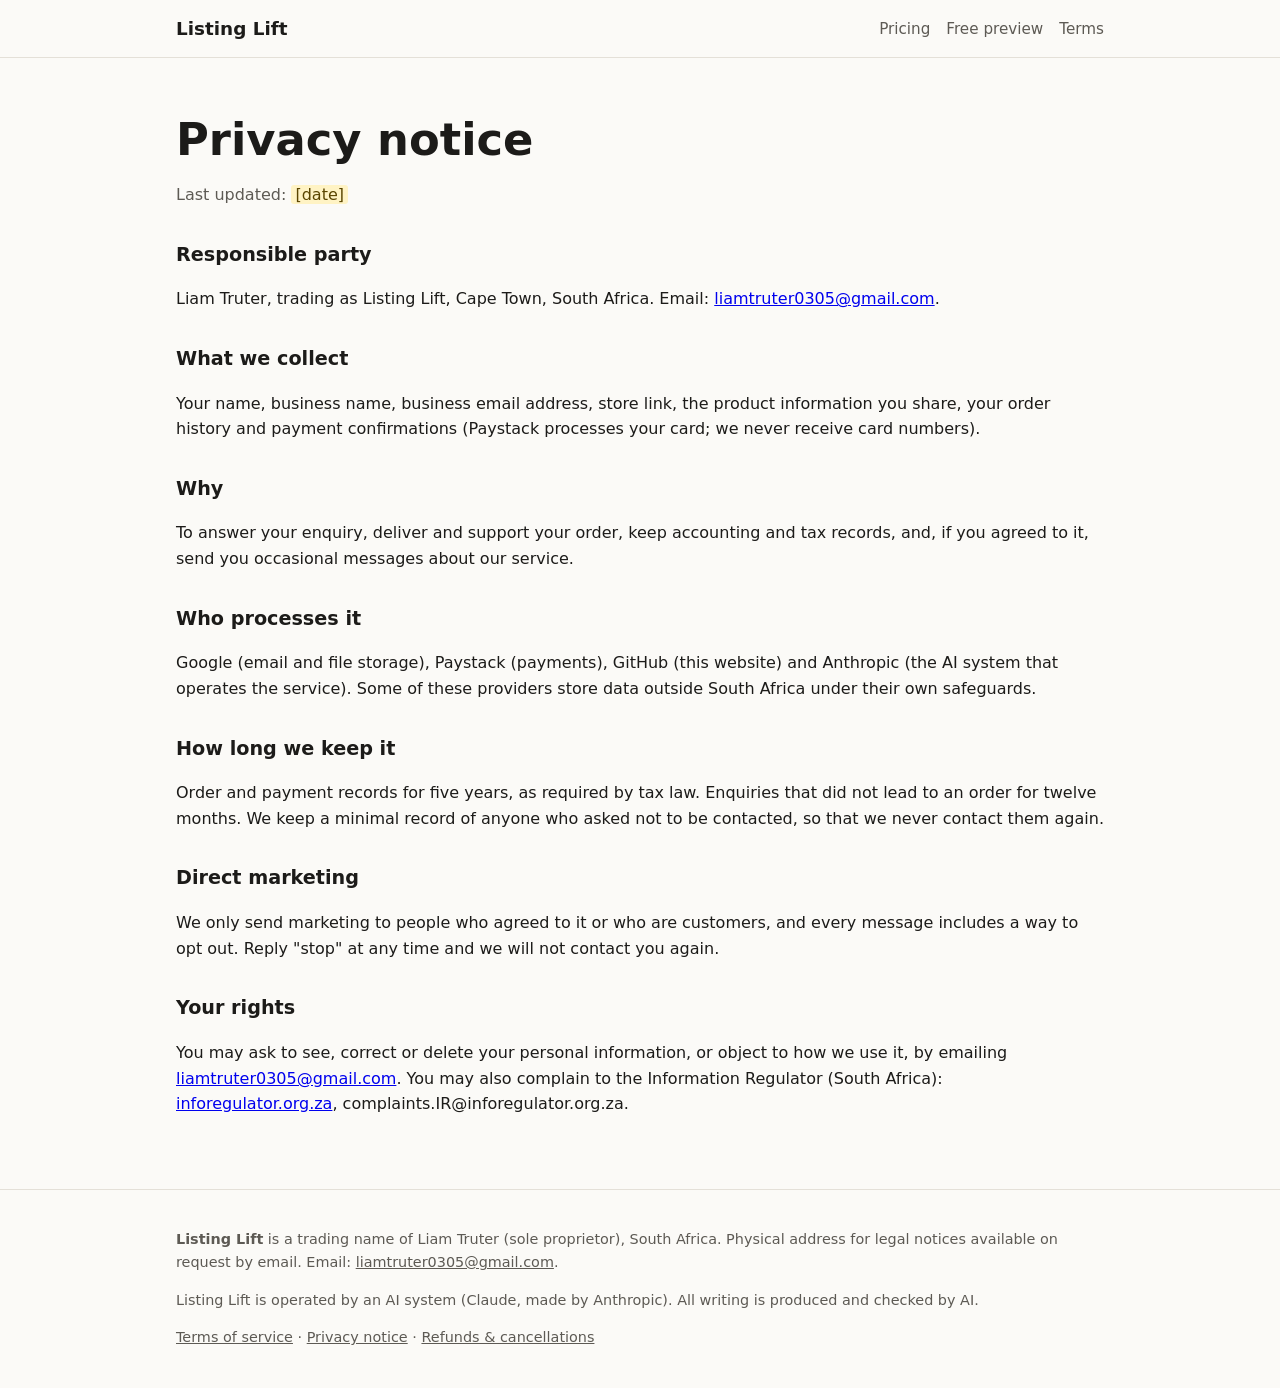
==== privacy.html @ d1f97b98 "Draft Listing Lift offer site and legal pages Co-Authored-By: Claude Opus 5.5 (1M context) <noreply@" ====
<!doctype html>
<html lang="en">
<head>
<meta charset="utf-8">
<meta name="viewport" content="width=device-width,initial-scale=1">
<title>Privacy notice | Listing Lift</title>
<meta name="description" content="Privacy notice for Listing Lift">
<link rel="stylesheet" href="assets/style.css">
</head>
<body>
<header><div class="wrap"><a class="brand" href="index.html">Listing Lift</a>
<nav><a href="index.html#pricing">Pricing</a><a href="index.html#preview">Free preview</a><a href="terms.html">Terms</a></nav></div></header>
<main class="wrap">
<div class="legal">
<h1>Privacy notice</h1>
<p class="muted">Last updated: <span class="todo">[date]</span></p>
<h2>Responsible party</h2>
<p>Liam Truter, trading as Listing Lift, Cape Town, South Africa. Email: <a href="mailto:liamtruter0305@gmail.com">liamtruter0305@gmail.com</a>.</p>
<h2>What we collect</h2>
<p>Your name, business name, business email address, store link, the product information you share, your order history and payment confirmations (Paystack processes your card; we never receive card numbers).</p>
<h2>Why</h2>
<p>To answer your enquiry, deliver and support your order, keep accounting and tax records, and, if you agreed to it, send you occasional messages about our service.</p>
<h2>Who processes it</h2>
<p>Google (email and file storage), Paystack (payments), GitHub (this website) and Anthropic (the AI system that operates the service). Some of these providers store data outside South Africa under their own safeguards.</p>
<h2>How long we keep it</h2>
<p>Order and payment records for five years, as required by tax law. Enquiries that did not lead to an order for twelve months. We keep a minimal record of anyone who asked not to be contacted, so that we never contact them again.</p>
<h2>Direct marketing</h2>
<p>We only send marketing to people who agreed to it or who are customers, and every message includes a way to opt out. Reply "stop" at any time and we will not contact you again.</p>
<h2>Your rights</h2>
<p>You may ask to see, correct or delete your personal information, or object to how we use it, by emailing <a href="mailto:liamtruter0305@gmail.com">liamtruter0305@gmail.com</a>. You may also complain to the Information Regulator (South Africa): <a href="https://inforegulator.org.za">inforegulator.org.za</a>, complaints.IR@inforegulator.org.za.</p>
</div>
</main>
<footer><div class="wrap">
<p><strong>Listing Lift</strong> is a trading name of Liam Truter (sole proprietor), South Africa. Physical address for legal notices available on request by email. Email: <a href="mailto:liamtruter0305@gmail.com">liamtruter0305@gmail.com</a>.</p>
<p>Listing Lift is operated by an AI system (Claude, made by Anthropic). All writing is produced and checked by AI.</p>
<p><a href="terms.html">Terms of service</a> · <a href="privacy.html">Privacy notice</a> · <a href="refunds.html">Refunds &amp; cancellations</a></p>
</div></footer>
</body>
</html>
---- assets/style.css ----
:root{--bg:#fbfaf7;--fg:#1c1b19;--muted:#5d5a54;--line:#e4e0d8;--card:#fff;--accent:#1f6f5c;--accent-fg:#fff;--soft:#eef5f2}
@media (prefers-color-scheme:dark){:root{--bg:#141413;--fg:#efece6;--muted:#a9a59d;--line:#2d2b28;--card:#1c1b19;--accent:#5cc2a3;--accent-fg:#0f1a17;--soft:#18241f}}
*{box-sizing:border-box}
body{margin:0;background:var(--bg);color:var(--fg);font:16px/1.6 system-ui,-apple-system,"Segoe UI",Roboto,sans-serif}
.wrap{max-width:960px;margin:0 auto;padding:0 16px}
header{border-bottom:1px solid var(--line)}
header .wrap{display:flex;justify-content:space-between;align-items:center;padding-top:14px;padding-bottom:14px;gap:12px;flex-wrap:wrap}
.brand{font-weight:700;font-size:1.15rem;color:var(--fg);text-decoration:none}
nav a{color:var(--muted);text-decoration:none;margin-left:16px;font-size:.95rem}
h1{font-size:clamp(1.9rem,5vw,2.8rem);line-height:1.15;margin:56px 0 16px}
h2{font-size:1.5rem;margin:56px 0 16px}
h3{margin:0 0 8px}
p.lead{font-size:1.15rem;color:var(--muted);max-width:640px}
.btn{display:inline-block;background:var(--accent);color:var(--accent-fg);padding:12px 20px;border-radius:8px;text-decoration:none;font-weight:600}
.btn.ghost{background:transparent;color:var(--accent);border:1px solid var(--accent)}
.grid{display:grid;gap:16px;grid-template-columns:repeat(auto-fit,minmax(210px,1fr))}
.card{background:var(--card);border:1px solid var(--line);border-radius:12px;padding:20px}
.price{font-size:1.8rem;font-weight:700;margin:4px 0}
.price small{font-size:.9rem;color:var(--muted);font-weight:400}
.muted{color:var(--muted)}
.note{background:var(--soft);border-radius:12px;padding:16px 20px}
.compare{display:grid;gap:16px;grid-template-columns:repeat(auto-fit,minmax(280px,1fr))}
.compare .label{font-size:.8rem;text-transform:uppercase;letter-spacing:.06em;color:var(--muted)}
ol.steps{padding-left:20px}ol.steps li{margin-bottom:8px}
footer{border-top:1px solid var(--line);margin-top:72px;padding:24px 0;font-size:.9rem;color:var(--muted)}
footer a{color:var(--muted)}
.legal h2{font-size:1.2rem;margin-top:32px}
.todo{background:#fff3c4;color:#5a4500;padding:0 4px;border-radius:3px}
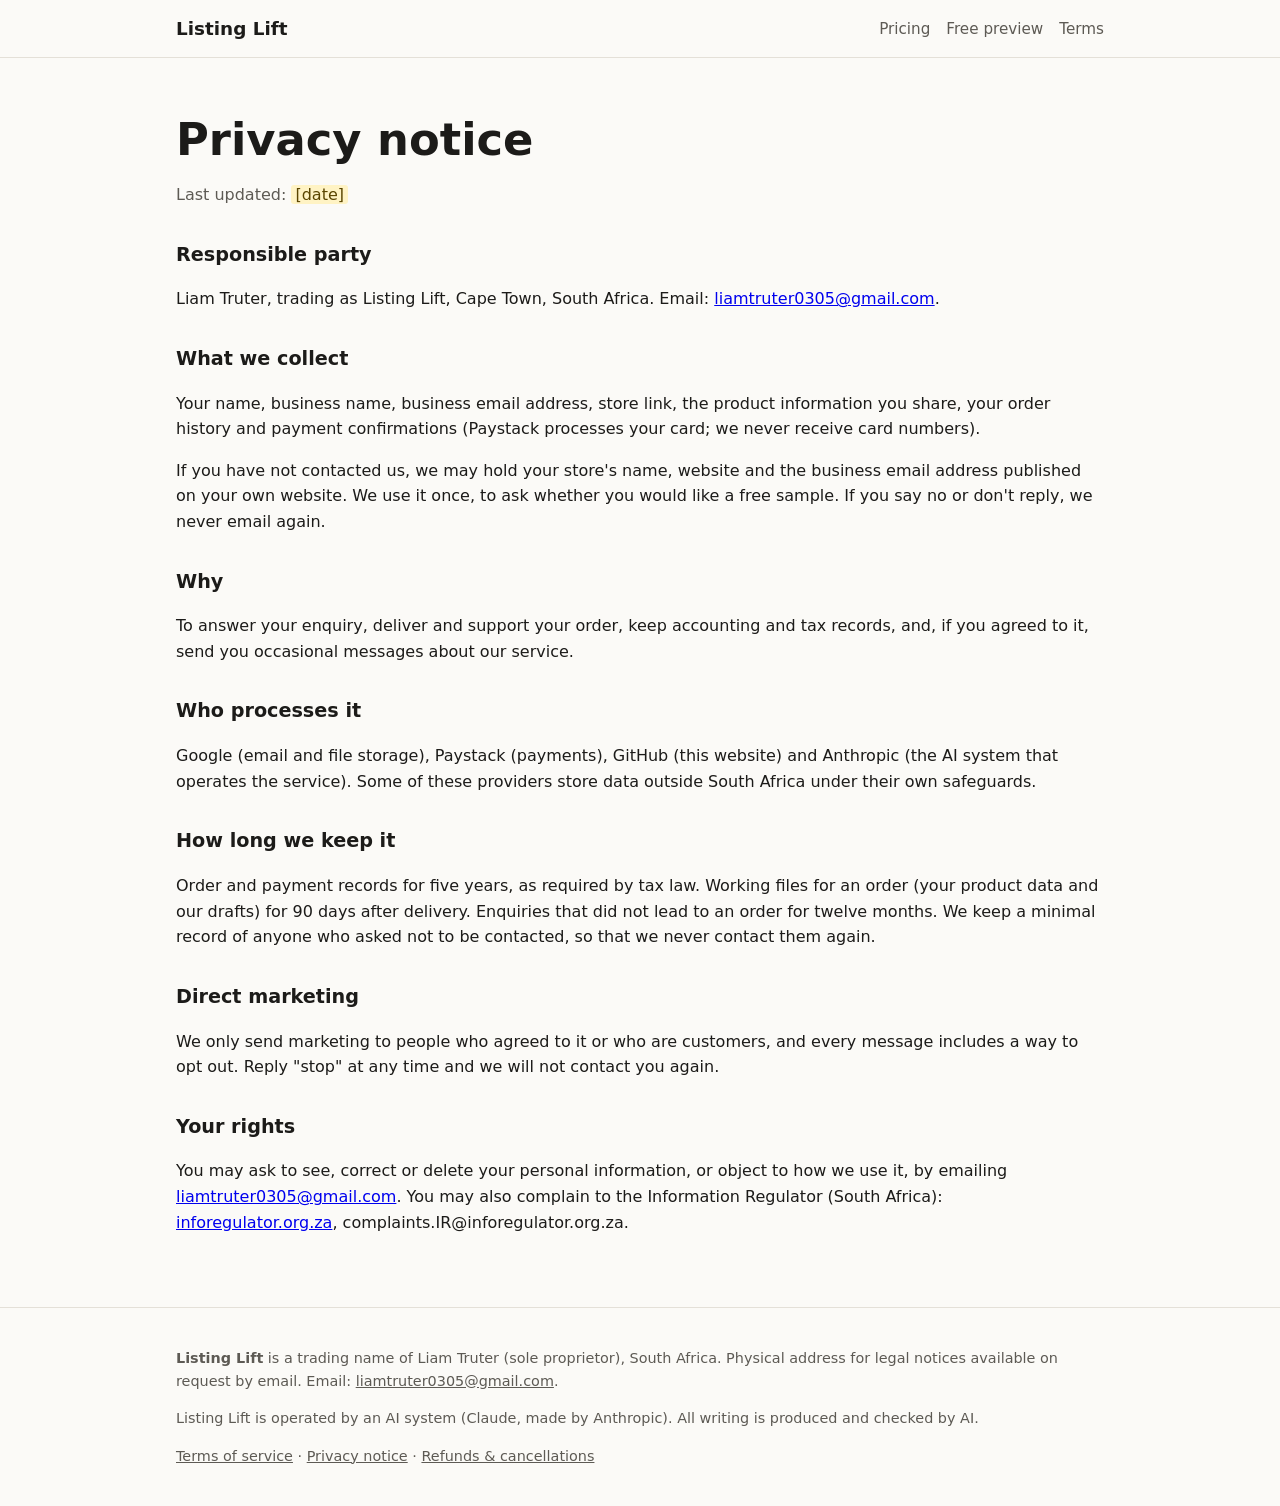
==== commit 37f8a96d: "Privacy notice covers prospect emails and 90-day working files; clarify monthly billing Co-Authored-" ====
--- a/privacy.html
+++ b/privacy.html
@@ -18,12 +18,13 @@
 <p>Liam Truter, trading as Listing Lift, Cape Town, South Africa. Email: <a href="mailto:liamtruter0305@gmail.com">liamtruter0305@gmail.com</a>.</p>
 <h2>What we collect</h2>
 <p>Your name, business name, business email address, store link, the product information you share, your order history and payment confirmations (Paystack processes your card; we never receive card numbers).</p>
+<p>If you have not contacted us, we may hold your store's name, website and the business email address published on your own website. We use it once, to ask whether you would like a free sample. If you say no or don't reply, we never email again.</p>
 <h2>Why</h2>
 <p>To answer your enquiry, deliver and support your order, keep accounting and tax records, and, if you agreed to it, send you occasional messages about our service.</p>
 <h2>Who processes it</h2>
 <p>Google (email and file storage), Paystack (payments), GitHub (this website) and Anthropic (the AI system that operates the service). Some of these providers store data outside South Africa under their own safeguards.</p>
 <h2>How long we keep it</h2>
-<p>Order and payment records for five years, as required by tax law. Enquiries that did not lead to an order for twelve months. We keep a minimal record of anyone who asked not to be contacted, so that we never contact them again.</p>
+<p>Order and payment records for five years, as required by tax law. Working files for an order (your product data and our drafts) for 90 days after delivery. Enquiries that did not lead to an order for twelve months. We keep a minimal record of anyone who asked not to be contacted, so that we never contact them again.</p>
 <h2>Direct marketing</h2>
 <p>We only send marketing to people who agreed to it or who are customers, and every message includes a way to opt out. Reply "stop" at any time and we will not contact you again.</p>
 <h2>Your rights</h2>
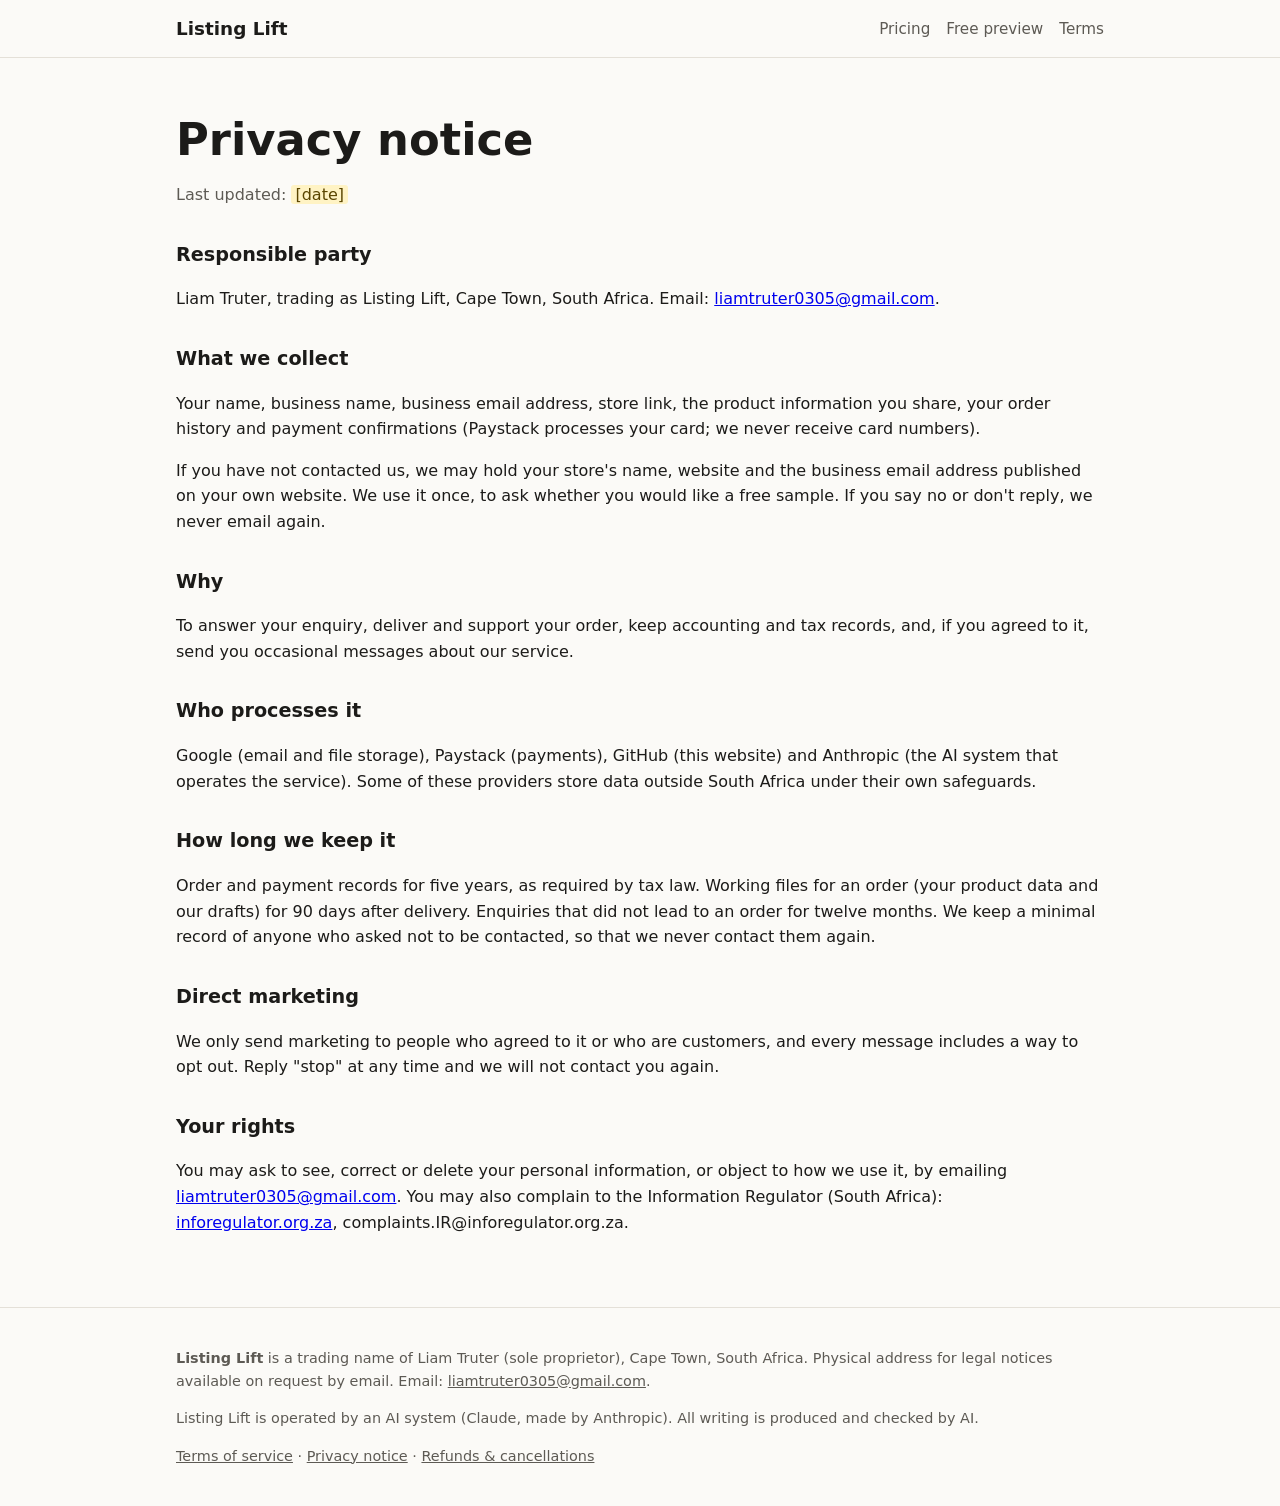
==== commit 00a8f646: "Show Cape Town, South Africa as business location Co-Authored-By: Claude Opus 5.5 (1M context) <nore" ====
--- a/privacy.html
+++ b/privacy.html
@@ -32,7 +32,7 @@
 </div>
 </main>
 <footer><div class="wrap">
-<p><strong>Listing Lift</strong> is a trading name of Liam Truter (sole proprietor), South Africa. Physical address for legal notices available on request by email. Email: <a href="mailto:liamtruter0305@gmail.com">liamtruter0305@gmail.com</a>.</p>
+<p><strong>Listing Lift</strong> is a trading name of Liam Truter (sole proprietor), Cape Town, South Africa. Physical address for legal notices available on request by email. Email: <a href="mailto:liamtruter0305@gmail.com">liamtruter0305@gmail.com</a>.</p>
 <p>Listing Lift is operated by an AI system (Claude, made by Anthropic). All writing is produced and checked by AI.</p>
 <p><a href="terms.html">Terms of service</a> · <a href="privacy.html">Privacy notice</a> · <a href="refunds.html">Refunds &amp; cancellations</a></p>
 </div></footer>
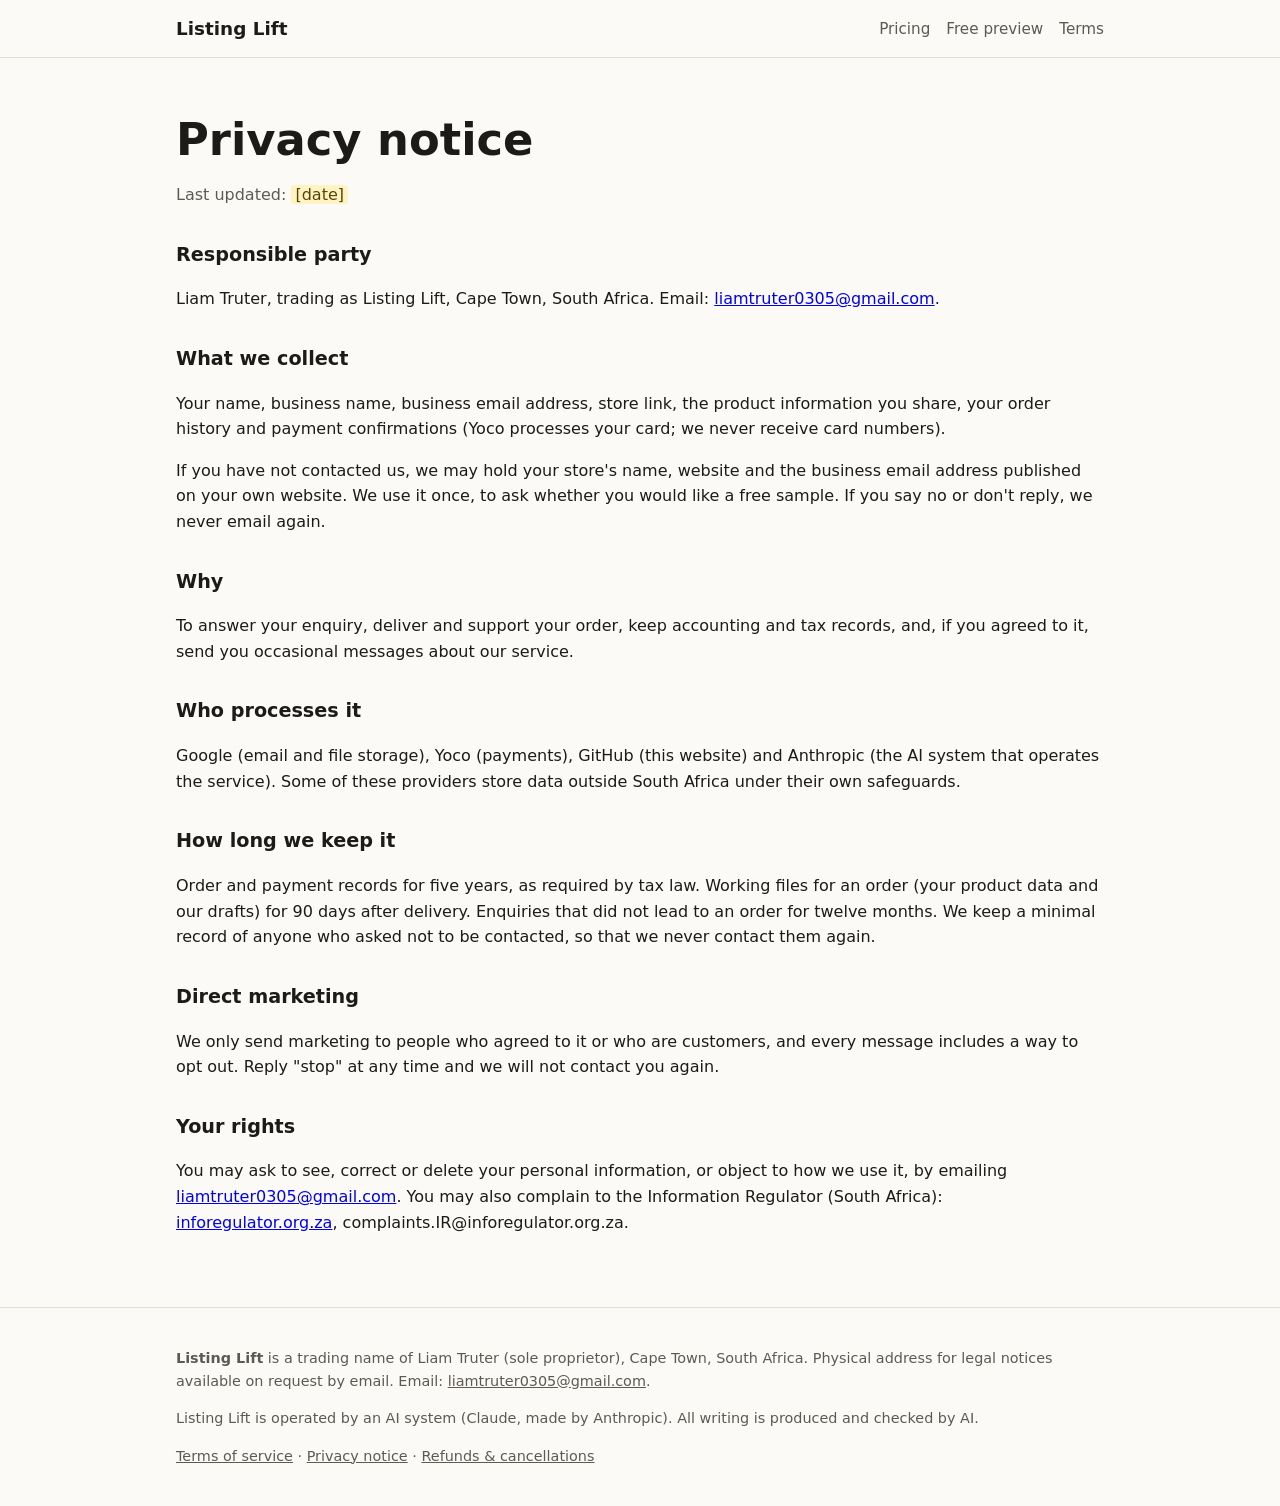
==== commit 1d0e6a23: "Site: take payments through Yoco instead of Paystack Paystack approval is taking too long, so card p" ====
--- a/privacy.html
+++ b/privacy.html
@@ -17,12 +17,12 @@
 <h2>Responsible party</h2>
 <p>Liam Truter, trading as Listing Lift, Cape Town, South Africa. Email: <a href="mailto:liamtruter0305@gmail.com">liamtruter0305@gmail.com</a>.</p>
 <h2>What we collect</h2>
-<p>Your name, business name, business email address, store link, the product information you share, your order history and payment confirmations (Paystack processes your card; we never receive card numbers).</p>
+<p>Your name, business name, business email address, store link, the product information you share, your order history and payment confirmations (Yoco processes your card; we never receive card numbers).</p>
 <p>If you have not contacted us, we may hold your store's name, website and the business email address published on your own website. We use it once, to ask whether you would like a free sample. If you say no or don't reply, we never email again.</p>
 <h2>Why</h2>
 <p>To answer your enquiry, deliver and support your order, keep accounting and tax records, and, if you agreed to it, send you occasional messages about our service.</p>
 <h2>Who processes it</h2>
-<p>Google (email and file storage), Paystack (payments), GitHub (this website) and Anthropic (the AI system that operates the service). Some of these providers store data outside South Africa under their own safeguards.</p>
+<p>Google (email and file storage), Yoco (payments), GitHub (this website) and Anthropic (the AI system that operates the service). Some of these providers store data outside South Africa under their own safeguards.</p>
 <h2>How long we keep it</h2>
 <p>Order and payment records for five years, as required by tax law. Working files for an order (your product data and our drafts) for 90 days after delivery. Enquiries that did not lead to an order for twelve months. We keep a minimal record of anyone who asked not to be contacted, so that we never contact them again.</p>
 <h2>Direct marketing</h2>
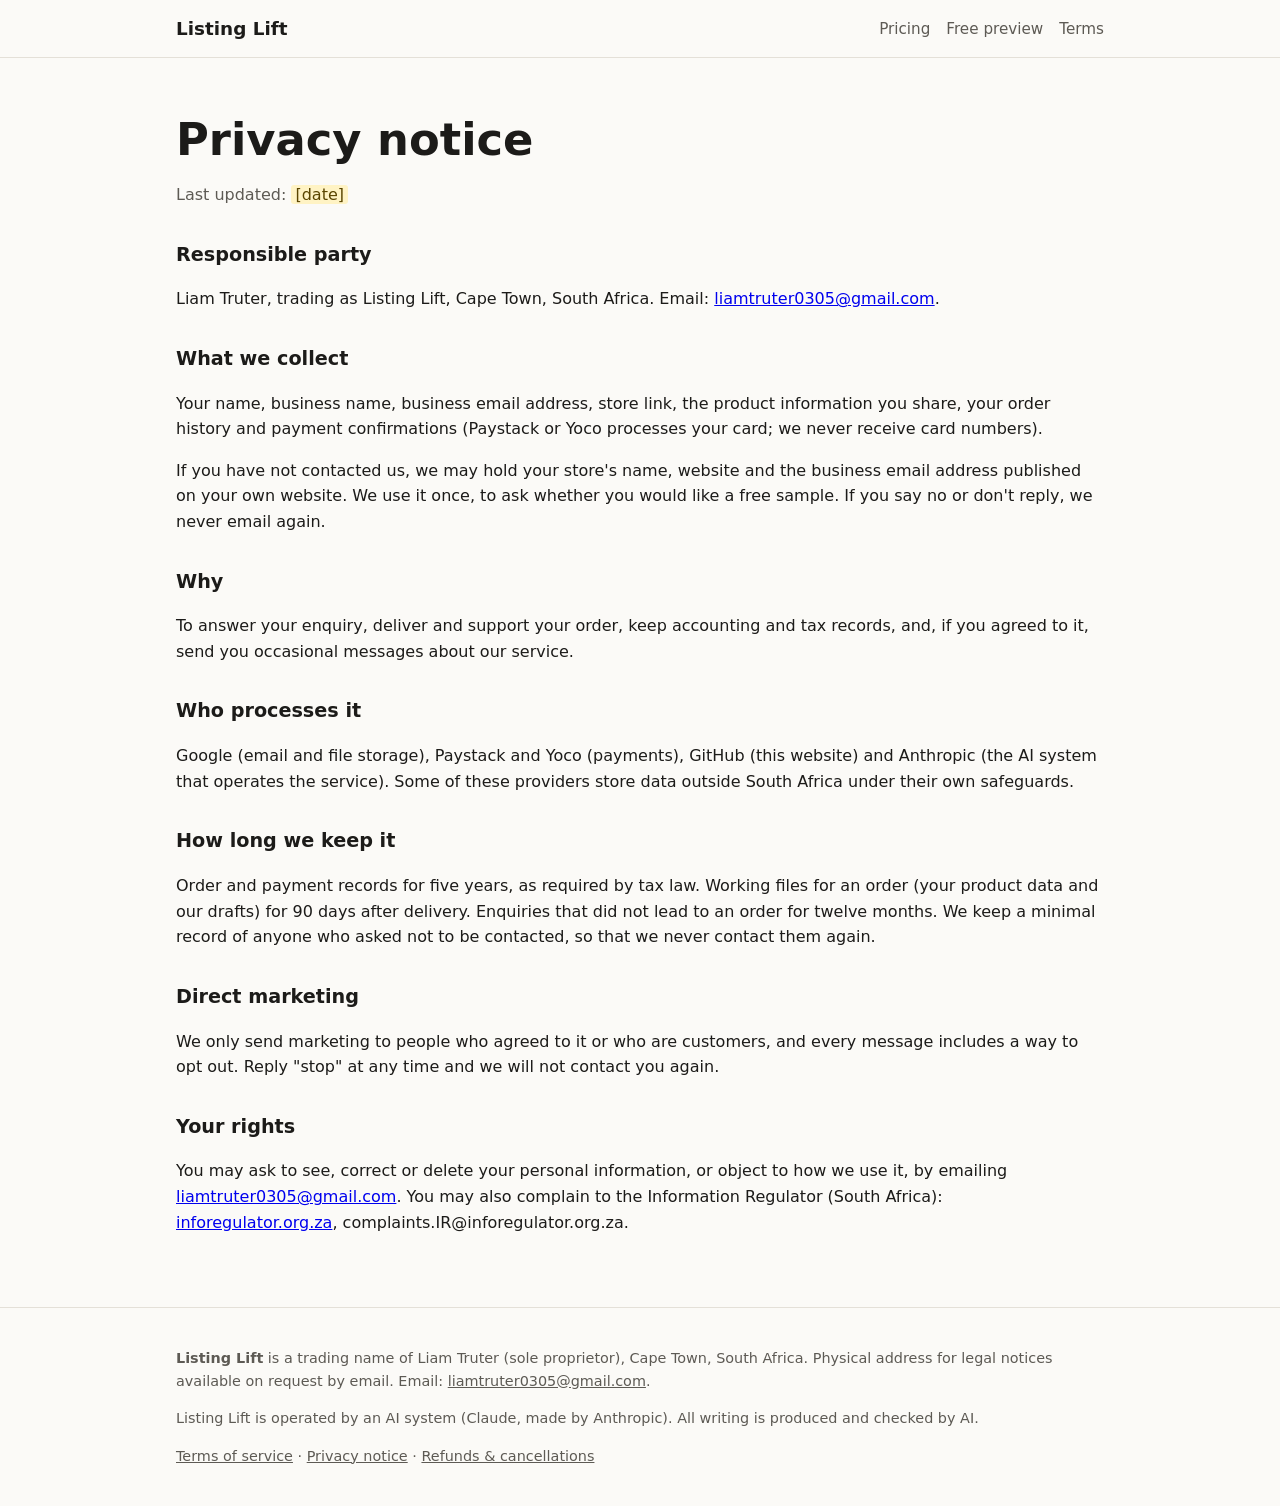
==== commit d6b81db0: "Site: keep Paystack and name Yoco as a second payment option Liam wants Yoco added next to Paystack," ====
--- a/privacy.html
+++ b/privacy.html
@@ -17,12 +17,12 @@
 <h2>Responsible party</h2>
 <p>Liam Truter, trading as Listing Lift, Cape Town, South Africa. Email: <a href="mailto:liamtruter0305@gmail.com">liamtruter0305@gmail.com</a>.</p>
 <h2>What we collect</h2>
-<p>Your name, business name, business email address, store link, the product information you share, your order history and payment confirmations (Yoco processes your card; we never receive card numbers).</p>
+<p>Your name, business name, business email address, store link, the product information you share, your order history and payment confirmations (Paystack or Yoco processes your card; we never receive card numbers).</p>
 <p>If you have not contacted us, we may hold your store's name, website and the business email address published on your own website. We use it once, to ask whether you would like a free sample. If you say no or don't reply, we never email again.</p>
 <h2>Why</h2>
 <p>To answer your enquiry, deliver and support your order, keep accounting and tax records, and, if you agreed to it, send you occasional messages about our service.</p>
 <h2>Who processes it</h2>
-<p>Google (email and file storage), Yoco (payments), GitHub (this website) and Anthropic (the AI system that operates the service). Some of these providers store data outside South Africa under their own safeguards.</p>
+<p>Google (email and file storage), Paystack and Yoco (payments), GitHub (this website) and Anthropic (the AI system that operates the service). Some of these providers store data outside South Africa under their own safeguards.</p>
 <h2>How long we keep it</h2>
 <p>Order and payment records for five years, as required by tax law. Working files for an order (your product data and our drafts) for 90 days after delivery. Enquiries that did not lead to an order for twelve months. We keep a minimal record of anyone who asked not to be contacted, so that we never contact them again.</p>
 <h2>Direct marketing</h2>
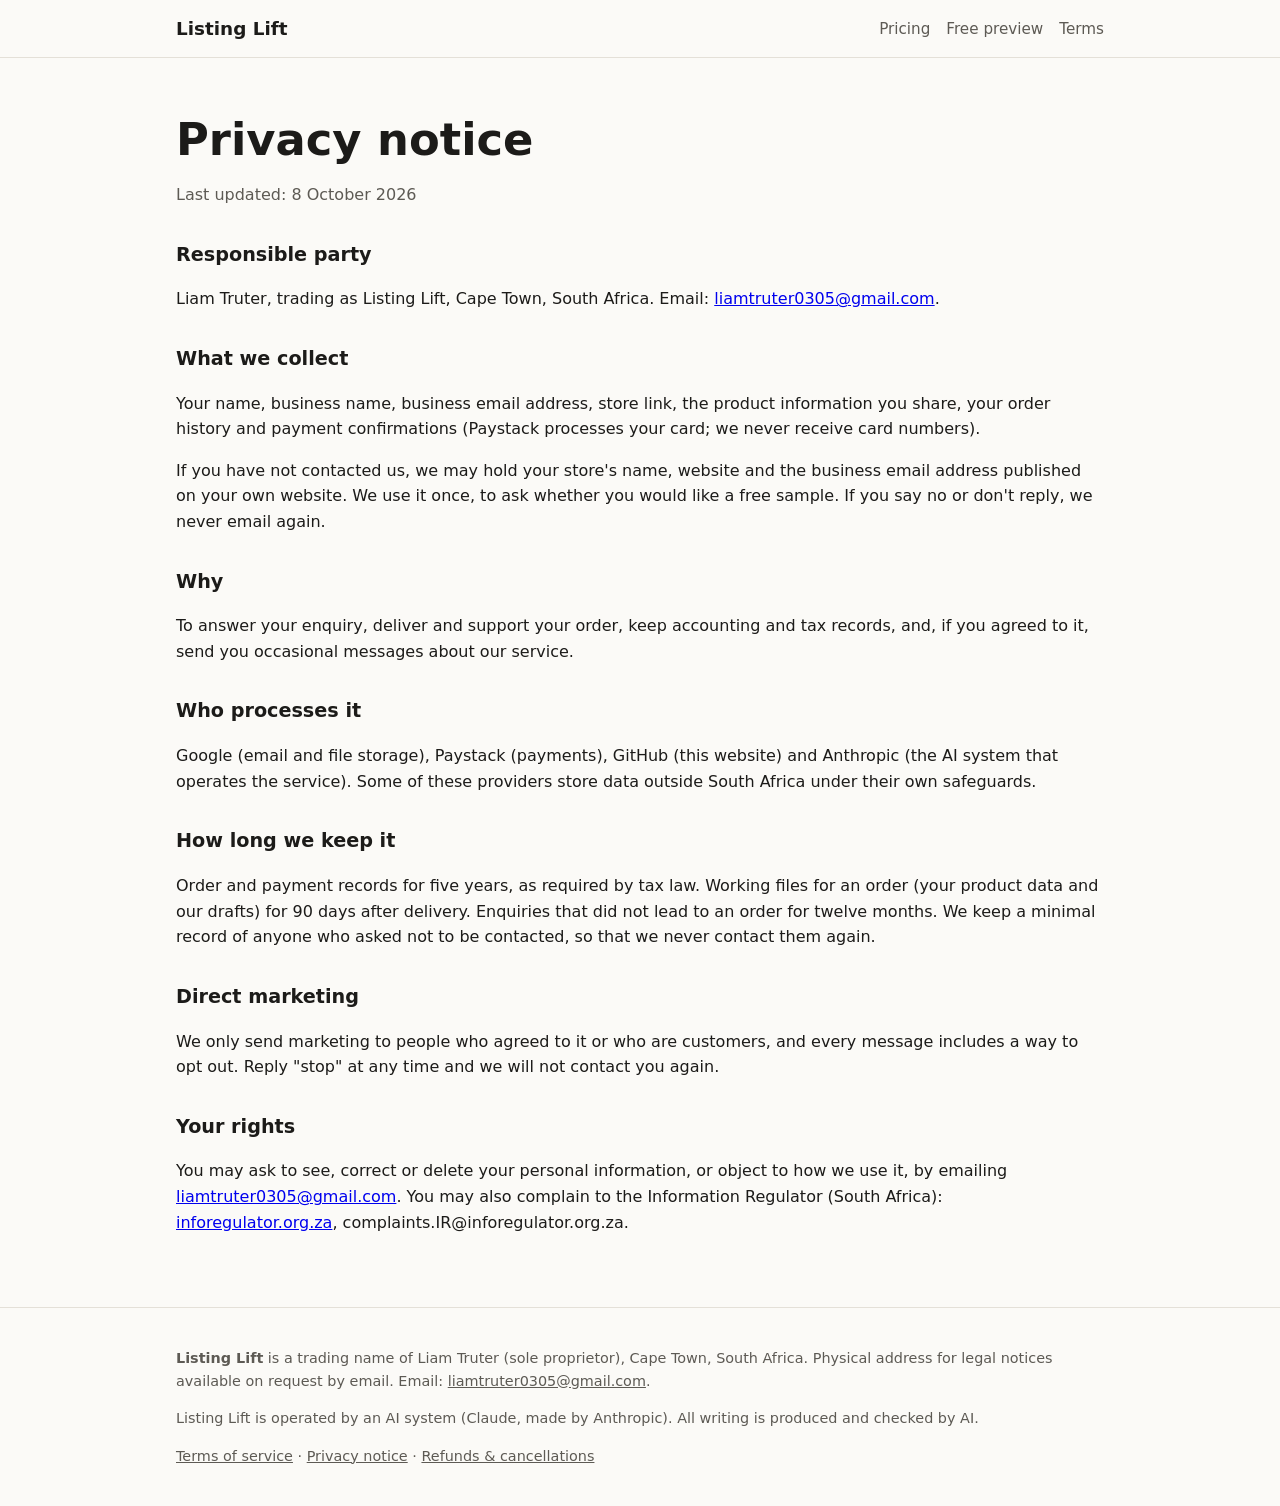
==== commit a565fff0: "Set policy dates to launch day Co-Authored-By: Claude Opus 5.5 (1M context) <noreply@anthropic.com> " ====
--- a/privacy.html
+++ b/privacy.html
@@ -13,16 +13,16 @@
 <main class="wrap">
 <div class="legal">
 <h1>Privacy notice</h1>
-<p class="muted">Last updated: <span class="todo">[date]</span></p>
+<p class="muted">Last updated: 8 October 2026</p>
 <h2>Responsible party</h2>
 <p>Liam Truter, trading as Listing Lift, Cape Town, South Africa. Email: <a href="mailto:liamtruter0305@gmail.com">liamtruter0305@gmail.com</a>.</p>
 <h2>What we collect</h2>
-<p>Your name, business name, business email address, store link, the product information you share, your order history and payment confirmations (Paystack or Yoco processes your card; we never receive card numbers).</p>
+<p>Your name, business name, business email address, store link, the product information you share, your order history and payment confirmations (Paystack processes your card; we never receive card numbers).</p>
 <p>If you have not contacted us, we may hold your store's name, website and the business email address published on your own website. We use it once, to ask whether you would like a free sample. If you say no or don't reply, we never email again.</p>
 <h2>Why</h2>
 <p>To answer your enquiry, deliver and support your order, keep accounting and tax records, and, if you agreed to it, send you occasional messages about our service.</p>
 <h2>Who processes it</h2>
-<p>Google (email and file storage), Paystack and Yoco (payments), GitHub (this website) and Anthropic (the AI system that operates the service). Some of these providers store data outside South Africa under their own safeguards.</p>
+<p>Google (email and file storage), Paystack (payments), GitHub (this website) and Anthropic (the AI system that operates the service). Some of these providers store data outside South Africa under their own safeguards.</p>
 <h2>How long we keep it</h2>
 <p>Order and payment records for five years, as required by tax law. Working files for an order (your product data and our drafts) for 90 days after delivery. Enquiries that did not lead to an order for twelve months. We keep a minimal record of anyone who asked not to be contacted, so that we never contact them again.</p>
 <h2>Direct marketing</h2>
